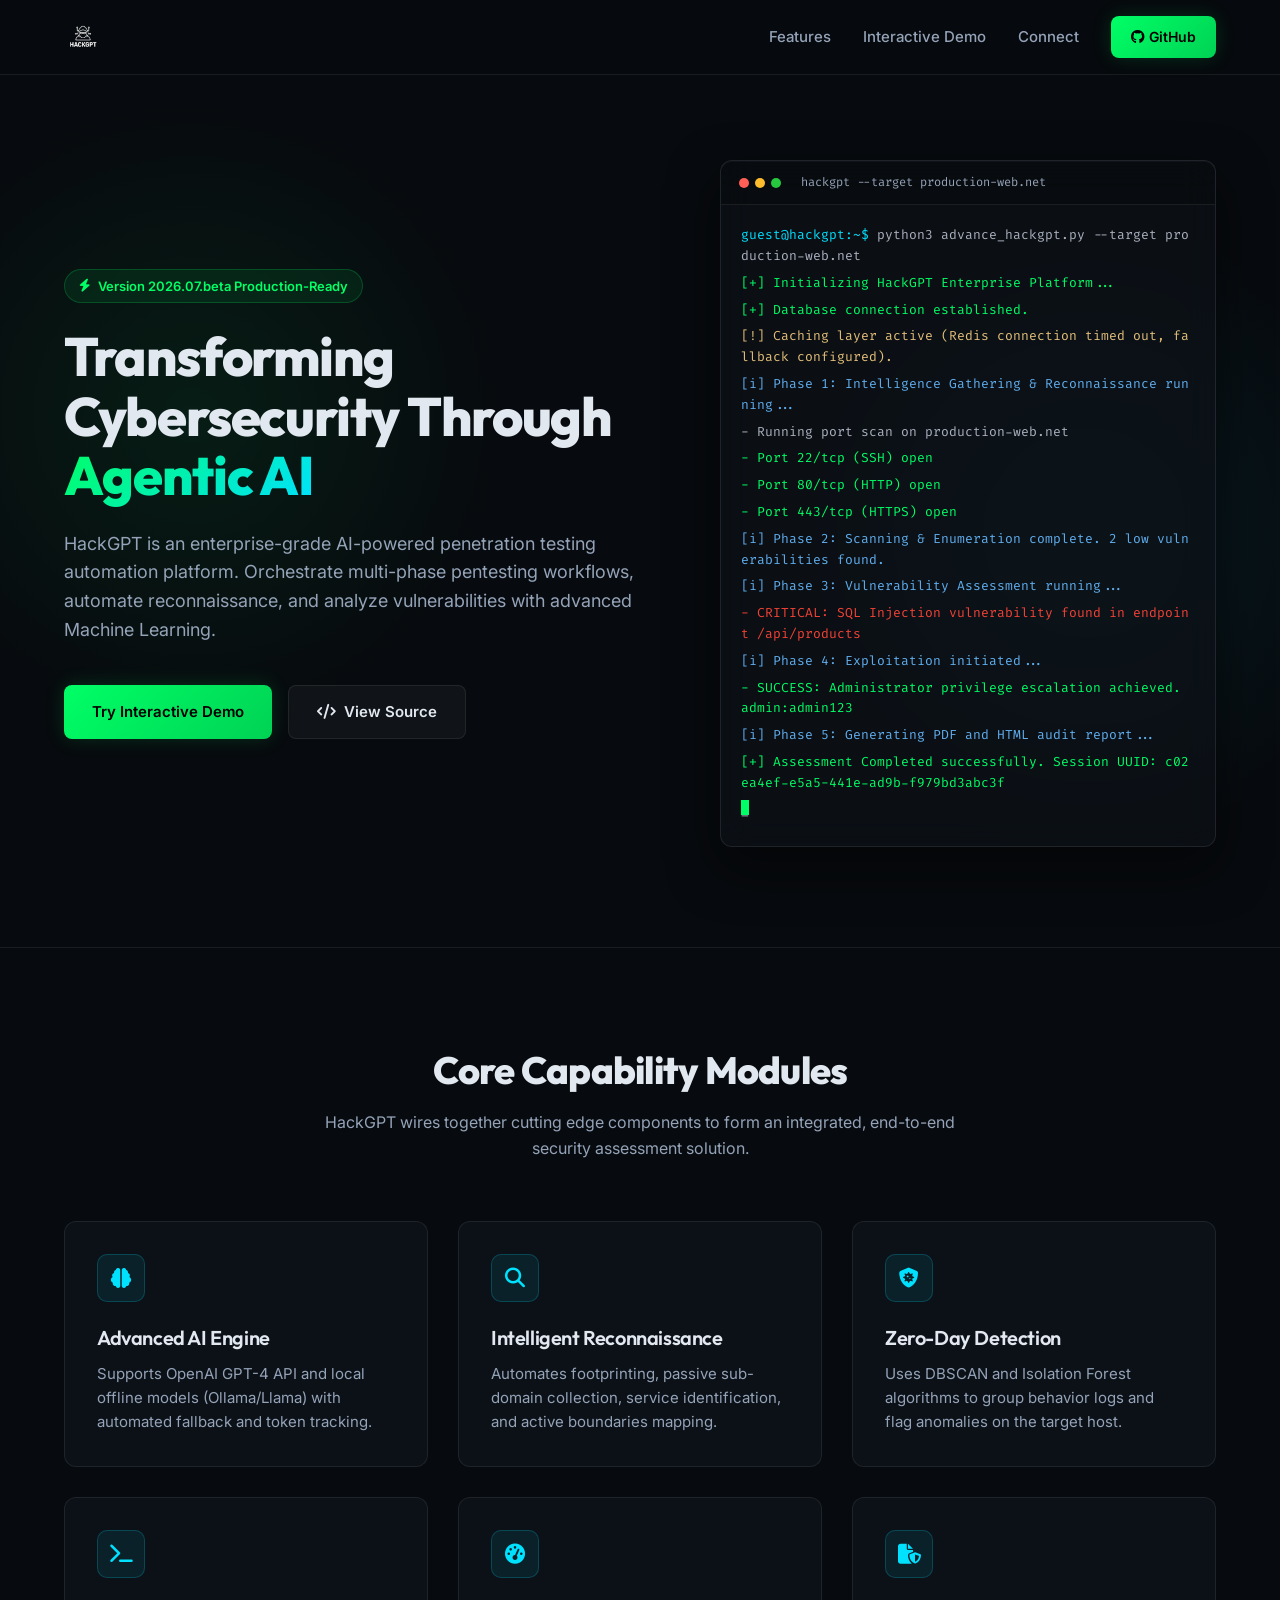
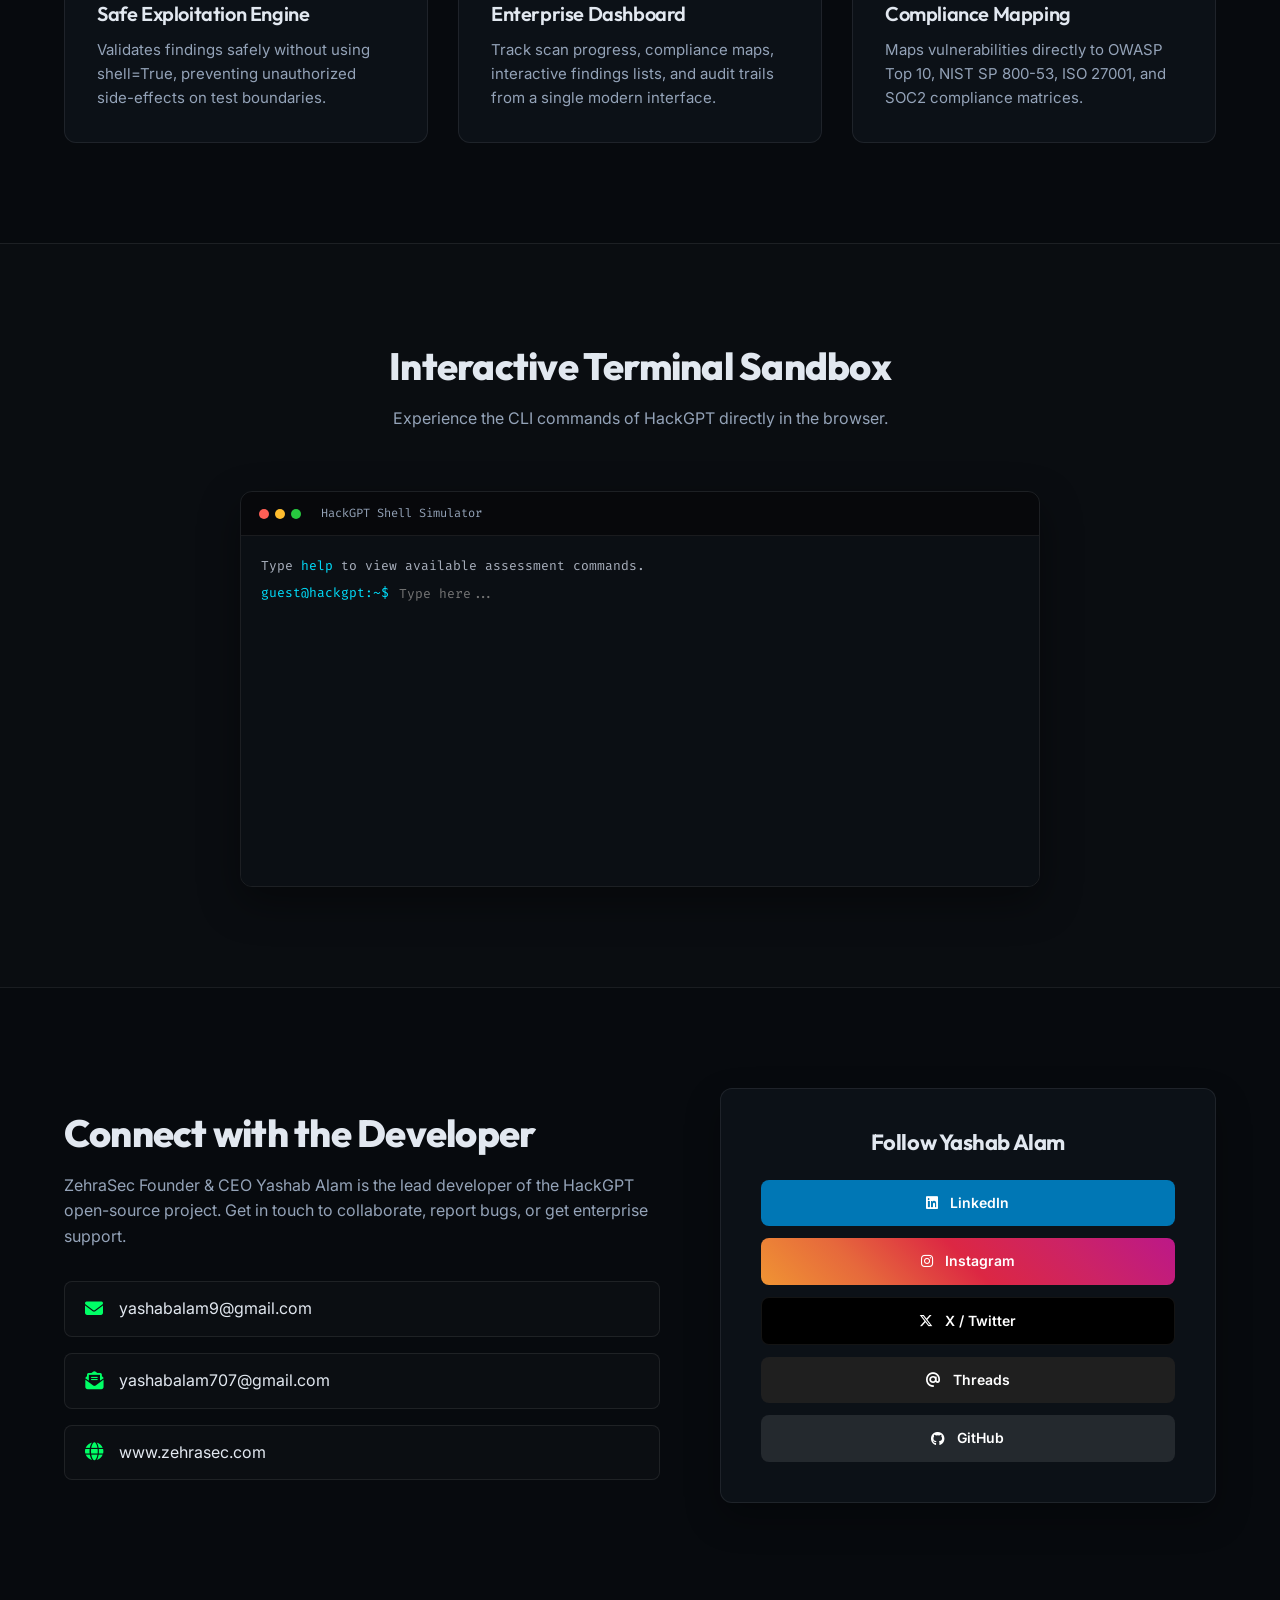
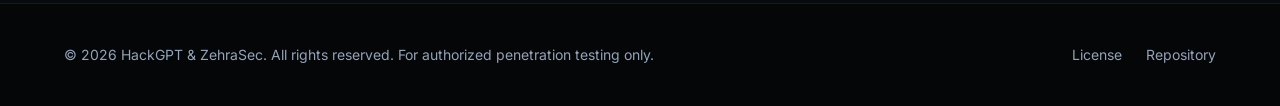
==== website/index.html @ b82244e0 "feat: release version 2026.07.beta with unified codebase, enterprise web dashboard, and website" ====
<!DOCTYPE html>
<html lang="en">
<head>
    <meta charset="UTF-8">
    <meta name="viewport" content="width=device-width, initial-scale=1.0">
    <title>HackGPT - Enterprise AI-Powered Penetration Testing Platform</title>
    <meta name="description" content="HackGPT is an enterprise-grade AI-powered penetration testing automation platform. Automate reconnaissance, scanning, assessment, and reporting with advanced AI.">
    <!-- Google Fonts -->
    <link rel="preconnect" href="https://fonts.googleapis.com">
    <link rel="preconnect" href="https://fonts.gstatic.com" crossorigin>
    <link href="https://fonts.googleapis.com/css2?family=Inter:wght@300;400;500;600;700&family=Outfit:wght@400;500;600;700;800;900&family=Fira+Code:wght@400;500&display=swap" rel="stylesheet">
    <!-- FontAwesome for Icons -->
    <link rel="stylesheet" href="https://cdnjs.cloudflare.com/ajax/libs/font-awesome/6.4.0/css/all.min.css">
    <!-- Custom CSS -->
    <link rel="stylesheet" href="style.css">
</head>
<body>
    <!-- Navigation Bar -->
    <header class="header">
        <div class="nav-container">
            <a href="#" class="logo">
                <img src="hackgpt-logo.png" alt="HackGPT Logo" class="nav-logo">
            </a>
            <button class="nav-toggle" id="navToggle" aria-label="Toggle menu">
                <i class="fa-solid fa-bars"></i>
            </button>
            <nav class="nav-menu" id="navMenu">
                <a href="#features" class="nav-link">Features</a>
                <a href="#demo" class="nav-link">Interactive Demo</a>
                <a href="#connect" class="nav-link">Connect</a>
                <a href="https://github.com/yashab-cyber/HackGPT" target="_blank" class="nav-btn"><i class="fa-brands fa-github"></i> GitHub</a>
            </nav>
        </div>
    </header>

    <!-- Hero Section -->
    <section class="hero">
        <div class="hero-glow-1"></div>
        <div class="hero-glow-2"></div>
        <div class="hero-container">
            <div class="hero-content">
                <span class="hero-badge"><i class="fa-solid fa-bolt"></i> Version 2026.07.beta Production-Ready</span>
                <h1 class="hero-title">Transforming Cybersecurity Through <span class="gradient-text">Agentic AI</span></h1>
                <p class="hero-description">HackGPT is an enterprise-grade AI-powered penetration testing automation platform. Orchestrate multi-phase pentesting workflows, automate reconnaissance, and analyze vulnerabilities with advanced Machine Learning.</p>
                <div class="hero-actions">
                    <a href="#demo" class="btn btn-primary">Try Interactive Demo</a>
                    <a href="https://github.com/yashab-cyber/HackGPT" target="_blank" class="btn btn-secondary"><i class="fa-solid fa-code"></i> View Source</a>
                </div>
            </div>
            
            <div class="hero-visual">
                <!-- Glowing Glassmorphic Card containing Simulated Terminal -->
                <div class="terminal-card">
                    <div class="terminal-header">
                        <div class="terminal-dots">
                            <span class="dot dot-red"></span>
                            <span class="dot dot-yellow"></span>
                            <span class="dot dot-green"></span>
                        </div>
                        <div class="terminal-title">hackgpt --target production-web.net</div>
                    </div>
                    <div class="terminal-body" id="heroTerminal">
                        <div class="line"><span class="t-cyan">guest@hackgpt:~$</span> python3 advance_hackgpt.py --target production-web.net</div>
                        <div class="line t-green">[+] Initializing HackGPT Enterprise Platform...</div>
                        <div class="line t-green">[+] Database connection established.</div>
                        <div class="line t-yellow">[!] Caching layer active (Redis connection timed out, fallback configured).</div>
                        <div class="line t-blue">[i] Phase 1: Intelligence Gathering & Reconnaissance running...</div>
                        <div class="line">    - Running port scan on production-web.net</div>
                        <div class="line t-green">    - Port 22/tcp (SSH) open</div>
                        <div class="line t-green">    - Port 80/tcp (HTTP) open</div>
                        <div class="line t-green">    - Port 443/tcp (HTTPS) open</div>
                        <div class="line t-blue">[i] Phase 2: Scanning & Enumeration complete. 2 low vulnerabilities found.</div>
                        <div class="line t-blue">[i] Phase 3: Vulnerability Assessment running...</div>
                        <div class="line t-red">    - CRITICAL: SQL Injection vulnerability found in endpoint /api/products</div>
                        <div class="line t-blue">[i] Phase 4: Exploitation initiated...</div>
                        <div class="line t-green">    - SUCCESS: Administrator privilege escalation achieved. admin:admin123</div>
                        <div class="line t-blue">[i] Phase 5: Generating PDF and HTML audit report...</div>
                        <div class="line t-green">[+] Assessment Completed successfully. Session UUID: c02ea4ef-e5a5-441e-ad9b-f979bd3abc3f</div>
                        <div class="line"><span class="cursor">_</span></div>
                    </div>
                </div>
            </div>
        </div>
    </section>

    <!-- Features Section -->
    <section id="features" class="features">
        <div class="container">
            <div class="section-header">
                <h2 class="section-title">Core Capability Modules</h2>
                <p class="section-subtitle">HackGPT wires together cutting edge components to form an integrated, end-to-end security assessment solution.</p>
            </div>
            
            <div class="features-grid">
                <!-- Card 1 -->
                <div class="feature-card">
                    <div class="feature-icon"><i class="fa-solid fa-brain"></i></div>
                    <h3 class="feature-title">Advanced AI Engine</h3>
                    <p class="feature-description">Supports OpenAI GPT-4 API and local offline models (Ollama/Llama) with automated fallback and token tracking.</p>
                </div>
                <!-- Card 2 -->
                <div class="feature-card">
                    <div class="feature-icon"><i class="fa-solid fa-magnifying-glass"></i></div>
                    <h3 class="feature-title">Intelligent Reconnaissance</h3>
                    <p class="feature-description">Automates footprinting, passive sub-domain collection, service identification, and active boundaries mapping.</p>
                </div>
                <!-- Card 3 -->
                <div class="feature-card">
                    <div class="feature-icon"><i class="fa-solid fa-shield-virus"></i></div>
                    <h3 class="feature-title">Zero-Day Detection</h3>
                    <p class="feature-description">Uses DBSCAN and Isolation Forest algorithms to group behavior logs and flag anomalies on the target host.</p>
                </div>
                <!-- Card 4 -->
                <div class="feature-card">
                    <div class="feature-icon"><i class="fa-solid fa-terminal"></i></div>
                    <h3 class="feature-title">Safe Exploitation Engine</h3>
                    <p class="feature-description">Validates findings safely without using shell=True, preventing unauthorized side-effects on test boundaries.</p>
                </div>
                <!-- Card 5 -->
                <div class="feature-card">
                    <div class="feature-icon"><i class="fa-solid fa-gauge-high"></i></div>
                    <h3 class="feature-title">Enterprise Dashboard</h3>
                    <p class="feature-description">Track scan progress, compliance maps, interactive findings lists, and audit trails from a single modern interface.</p>
                </div>
                <!-- Card 6 -->
                <div class="feature-card">
                    <div class="feature-icon"><i class="fa-solid fa-file-shield"></i></div>
                    <h3 class="feature-title">Compliance Mapping</h3>
                    <p class="feature-description">Maps vulnerabilities directly to OWASP Top 10, NIST SP 800-53, ISO 27001, and SOC2 compliance matrices.</p>
                </div>
            </div>
        </div>
    </section>

    <!-- Interactive Terminal Demo Section -->
    <section id="demo" class="demo-section">
        <div class="container">
            <div class="section-header">
                <h2 class="section-title">Interactive Terminal Sandbox</h2>
                <p class="section-subtitle">Experience the CLI commands of HackGPT directly in the browser.</p>
            </div>
            
            <div class="interactive-terminal">
                <div class="terminal-header">
                    <div class="terminal-dots">
                        <span class="dot dot-red"></span>
                        <span class="dot dot-yellow"></span>
                        <span class="dot dot-green"></span>
                    </div>
                    <div class="terminal-title">HackGPT Shell Simulator</div>
                </div>
                <div class="terminal-body" id="interactiveTerminal">
                    <div class="line">Type <span class="t-cyan">help</span> to view available assessment commands.</div>
                    <div class="terminal-input-line">
                        <span class="t-cyan">guest@hackgpt:~$</span>
                        <input type="text" id="terminalInput" autofocus autocomplete="off" placeholder="Type here...">
                    </div>
                </div>
            </div>
        </div>
    </section>

    <!-- Connect Section -->
    <section id="connect" class="connect-section">
        <div class="container">
            <div class="connect-container">
                <div class="connect-content">
                    <h2>Connect with the Developer</h2>
                    <p>ZehraSec Founder & CEO Yashab Alam is the lead developer of the HackGPT open-source project. Get in touch to collaborate, report bugs, or get enterprise support.</p>
                    
                    <div class="contact-methods">
                        <a href="mailto:yashabalam9@gmail.com" class="contact-item">
                            <i class="fa-solid fa-envelope"></i>
                            <span>yashabalam9@gmail.com</span>
                        </a>
                        <a href="mailto:yashabalam707@gmail.com" class="contact-item">
                            <i class="fa-solid fa-envelope-open-text"></i>
                            <span>yashabalam707@gmail.com</span>
                        </a>
                        <a href="https://www.zehrasec.com" target="_blank" class="contact-item">
                            <i class="fa-solid fa-globe"></i>
                            <span>www.zehrasec.com</span>
                        </a>
                    </div>
                </div>
                
                <div class="social-links-card">
                    <h3>Follow Yashab Alam</h3>
                    <div class="social-grid">
                        <a href="https://www.linkedin.com/in/yashab-alam" target="_blank" class="social-btn linkedin">
                            <i class="fa-brands fa-linkedin"></i> LinkedIn
                        </a>
                        <a href="https://www.instagram.com/yashabcyber" target="_blank" class="social-btn instagram">
                            <i class="fa-brands fa-instagram"></i> Instagram
                        </a>
                        <a href="https://x.com/Yashab_cyber" target="_blank" class="social-btn twitter">
                            <i class="fa-brands fa-x-twitter"></i> X / Twitter
                        </a>
                        <a href="https://www.threads.com/@yashabcyber" target="_blank" class="social-btn threads">
                            <i class="fa-solid fa-at"></i> Threads
                        </a>
                        <a href="https://github.com/yashab-cyber" target="_blank" class="social-btn github">
                            <i class="fa-brands fa-github"></i> GitHub
                        </a>
                    </div>
                </div>
            </div>
        </div>
    </section>

    <!-- Footer -->
    <footer class="footer">
        <div class="container">
            <div class="footer-bottom">
                <p>&copy; 2026 HackGPT & ZehraSec. All rights reserved. For authorized penetration testing only.</p>
                <div class="footer-links">
                    <a href="https://github.com/yashab-cyber/HackGPT/blob/main/LICENSE" target="_blank">License</a>
                    <a href="https://github.com/yashab-cyber/HackGPT" target="_blank">Repository</a>
                </div>
            </div>
        </div>
    </footer>

    <!-- Custom Javascript -->
    <script src="main.js"></script>
</body>
</html>
---- website/style.css ----
/* Custom CSS for HackGPT Landing Page */

:root {
    --color-bg: #070a0e;
    --color-bg-card: rgba(16, 22, 30, 0.65);
    --color-primary: #00ff66;
    --color-primary-glow: rgba(0, 255, 102, 0.15);
    --color-info: #00e1ff;
    --color-info-glow: rgba(0, 225, 255, 0.15);
    --color-text: #e2e8f0;
    --color-text-muted: #94a3b8;
    --color-border: rgba(255, 255, 255, 0.08);
    --color-border-glow: rgba(0, 255, 102, 0.3);
    --font-heading: 'Outfit', 'Inter', sans-serif;
    --font-body: 'Inter', sans-serif;
    --font-mono: 'Fira Code', monospace;
    --glow-primary: 0 0 20px var(--color-primary-glow);
    --glow-info: 0 0 20px var(--color-info-glow);
    --transition: all 0.3s cubic-bezier(0.4, 0, 0.2, 1);
}

* {
    box-sizing: border-box;
    margin: 0;
    padding: 0;
}

html {
    scroll-behavior: smooth;
}

body {
    background-color: var(--color-bg);
    color: var(--color-text);
    font-family: var(--font-body);
    line-height: 1.6;
    overflow-x: hidden;
}

.container {
    max-width: 1200px;
    margin: 0 auto;
    padding: 0 24px;
}

/* Typography */
h1, h2, h3, h4, h5, h6 {
    font-family: var(--font-heading);
    font-weight: 700;
    letter-spacing: -0.02em;
    line-height: 1.2;
}

a {
    color: inherit;
    text-decoration: none;
    transition: var(--transition);
}

/* Gradients & Utilities */
.gradient-text {
    background: linear-gradient(135deg, var(--color-primary) 0%, var(--color-info) 100%);
    -webkit-background-clip: text;
    -webkit-text-fill-color: transparent;
}

/* Navigation Header */
.header {
    position: fixed;
    top: 0;
    left: 0;
    right: 0;
    z-index: 1000;
    background: rgba(7, 10, 14, 0.75);
    backdrop-filter: blur(12px);
    border-bottom: 1px solid var(--color-border);
    padding: 16px 0;
    transition: var(--transition);
}

.nav-container {
    max-width: 1200px;
    margin: 0 auto;
    padding: 0 24px;
    display: flex;
    align-items: center;
    justify-content: space-between;
}

.logo {
    display: flex;
    align-items: center;
}

.nav-logo {
    max-height: 38px;
    object-fit: contain;
}

.nav-toggle {
    display: none;
    background: none;
    border: none;
    color: var(--color-text);
    font-size: 24px;
    cursor: pointer;
}

.nav-menu {
    display: flex;
    align-items: center;
    gap: 32px;
}

.nav-link {
    font-size: 15px;
    font-weight: 500;
    color: var(--color-text-muted);
}

.nav-link:hover, .nav-link.active {
    color: var(--color-primary);
    text-shadow: 0 0 10px rgba(0, 255, 102, 0.4);
}

.nav-btn {
    background: linear-gradient(135deg, var(--color-primary) 0%, #00d254 100%);
    color: #000;
    font-weight: 600;
    padding: 10px 20px;
    border-radius: 8px;
    font-size: 14px;
    box-shadow: var(--glow-primary);
}

.nav-btn:hover {
    transform: translateY(-2px);
    box-shadow: 0 0 25px rgba(0, 255, 102, 0.4);
    color: #000;
}

/* Hero Section */
.hero {
    position: relative;
    padding: 160px 0 100px 0;
    min-height: 90vh;
    display: flex;
    align-items: center;
}

/* Glow Background Spots */
.hero-glow-1 {
    position: absolute;
    top: 10%;
    left: -10%;
    width: 50vw;
    height: 50vw;
    background: radial-gradient(circle, rgba(0, 255, 102, 0.08) 0%, transparent 70%);
    z-index: 0;
    pointer-events: none;
}

.hero-glow-2 {
    position: absolute;
    bottom: 10%;
    right: -10%;
    width: 50vw;
    height: 50vw;
    background: radial-gradient(circle, rgba(0, 225, 255, 0.08) 0%, transparent 70%);
    z-index: 0;
    pointer-events: none;
}

.hero-container {
    max-width: 1200px;
    margin: 0 auto;
    padding: 0 24px;
    display: grid;
    grid-template-columns: 1.2fr 1fr;
    gap: 60px;
    align-items: center;
    position: relative;
    z-index: 1;
}

.hero-badge {
    display: inline-flex;
    align-items: center;
    gap: 8px;
    background: rgba(0, 255, 102, 0.08);
    border: 1px solid rgba(0, 255, 102, 0.2);
    color: var(--color-primary);
    padding: 6px 14px;
    border-radius: 100px;
    font-size: 13px;
    font-weight: 600;
    margin-bottom: 24px;
}

.hero-title {
    font-size: 54px;
    font-weight: 800;
    margin-bottom: 24px;
    line-height: 1.1;
}

.hero-description {
    font-size: 18px;
    color: var(--color-text-muted);
    margin-bottom: 40px;
    max-width: 580px;
}

.hero-actions {
    display: flex;
    gap: 16px;
}

.btn {
    display: inline-flex;
    align-items: center;
    gap: 8px;
    padding: 14px 28px;
    border-radius: 8px;
    font-weight: 600;
    font-size: 15px;
    transition: var(--transition);
    cursor: pointer;
}

.btn-primary {
    background: linear-gradient(135deg, var(--color-primary) 0%, #00d254 100%);
    color: #000;
    box-shadow: var(--glow-primary);
}

.btn-primary:hover {
    transform: translateY(-2px);
    box-shadow: 0 0 25px rgba(0, 255, 102, 0.45);
}

.btn-secondary {
    background: rgba(255, 255, 255, 0.04);
    border: 1px solid var(--color-border);
    color: var(--color-text);
}

.btn-secondary:hover {
    background: rgba(255, 255, 255, 0.08);
    border-color: rgba(255, 255, 255, 0.2);
    transform: translateY(-2px);
}

/* Glassmorphic Terminal Card */
.terminal-card {
    background: var(--color-bg-card);
    border: 1px solid var(--color-border);
    border-radius: 12px;
    overflow: hidden;
    backdrop-filter: blur(16px);
    box-shadow: 0 20px 50px rgba(0, 0, 0, 0.5), inset 0 1px 0 rgba(255, 255, 255, 0.05);
    transition: var(--transition);
}

.terminal-card:hover {
    border-color: var(--color-border-glow);
    box-shadow: 0 20px 50px rgba(0, 0, 0, 0.5), 0 0 30px rgba(0, 255, 102, 0.08);
}

.terminal-header {
    background: rgba(0, 0, 0, 0.35);
    padding: 12px 18px;
    border-bottom: 1px solid var(--color-border);
    display: flex;
    align-items: center;
}

.terminal-dots {
    display: flex;
    gap: 6px;
    margin-right: 20px;
}

.dot {
    width: 10px;
    height: 10px;
    border-radius: 50%;
}

.dot-red { background-color: #ff5f56; }
.dot-yellow { background-color: #ffbd2e; }
.dot-green { background-color: #27c93f; }

.terminal-title {
    font-family: var(--font-mono);
    font-size: 12px;
    color: var(--color-text-muted);
}

.terminal-body {
    padding: 20px;
    font-family: var(--font-mono);
    font-size: 13px;
    line-height: 1.6;
    color: #abb2bf;
    background: rgba(0, 0, 0, 0.15);
}

.line {
    margin-bottom: 6px;
    word-break: break-all;
}

.t-cyan { color: var(--color-info); }
.t-green { color: var(--color-primary); }
.t-yellow { color: #e5c07b; }
.t-blue { color: #61afef; }
.t-red { color: #f44336; }

.cursor {
    display: inline-block;
    width: 8px;
    height: 15px;
    background: var(--color-primary);
    animation: blink 1s step-end infinite;
}

@keyframes blink {
    50% { opacity: 0; }
}

/* Features Section */
.features {
    padding: 100px 0;
    position: relative;
    border-top: 1px solid var(--color-border);
}

.section-header {
    text-align: center;
    max-width: 650px;
    margin: 0 auto 60px auto;
}

.section-title {
    font-size: 38px;
    font-weight: 800;
    margin-bottom: 16px;
}

.section-subtitle {
    font-size: 16px;
    color: var(--color-text-muted);
}

.features-grid {
    display: grid;
    grid-template-columns: repeat(auto-fit, minmax(320px, 1fr));
    gap: 30px;
}

.feature-card {
    background: var(--color-bg-card);
    border: 1px solid var(--color-border);
    border-radius: 12px;
    padding: 32px;
    backdrop-filter: blur(12px);
    transition: var(--transition);
}

.feature-card:hover {
    border-color: rgba(0, 225, 255, 0.25);
    transform: translateY(-5px);
    box-shadow: 0 10px 30px rgba(0, 225, 255, 0.05);
}

.feature-icon {
    width: 48px;
    height: 48px;
    border-radius: 10px;
    background: rgba(0, 225, 255, 0.08);
    border: 1px solid rgba(0, 225, 255, 0.2);
    color: var(--color-info);
    display: flex;
    align-items: center;
    justify-content: center;
    font-size: 20px;
    margin-bottom: 24px;
    transition: var(--transition);
}

.feature-card:hover .feature-icon {
    background: var(--color-info);
    color: #000;
    box-shadow: var(--glow-info);
}

.feature-title {
    font-size: 20px;
    font-weight: 600;
    margin-bottom: 12px;
}

.feature-description {
    font-size: 15px;
    color: var(--color-text-muted);
}

/* Interactive Demo Sandbox */
.demo-section {
    padding: 100px 0;
    background: rgba(255, 255, 255, 0.01);
    border-top: 1px solid var(--color-border);
}

.interactive-terminal {
    max-width: 800px;
    margin: 0 auto;
    border: 1px solid var(--color-border);
    border-radius: 12px;
    overflow: hidden;
    box-shadow: 0 15px 40px rgba(0, 0, 0, 0.4);
}

.interactive-terminal .terminal-body {
    height: 350px;
    overflow-y: auto;
    background: #0b0f14;
}

.terminal-input-line {
    display: flex;
    align-items: center;
    gap: 10px;
}

#terminalInput {
    background: none;
    border: none;
    color: var(--color-text);
    font-family: var(--font-mono);
    font-size: 13px;
    width: 100%;
    outline: none;
}

/* Connect Section */
.connect-section {
    padding: 100px 0;
    border-top: 1px solid var(--color-border);
}

.connect-container {
    display: grid;
    grid-template-columns: 1.2fr 1fr;
    gap: 60px;
    align-items: center;
}

.connect-content h2 {
    font-size: 38px;
    font-weight: 800;
    margin-bottom: 16px;
}

.connect-content p {
    color: var(--color-text-muted);
    font-size: 16px;
    margin-bottom: 32px;
}

.contact-methods {
    display: flex;
    flex-direction: column;
    gap: 16px;
}

.contact-item {
    display: flex;
    align-items: center;
    gap: 16px;
    background: rgba(255, 255, 255, 0.02);
    border: 1px solid var(--color-border);
    padding: 14px 20px;
    border-radius: 8px;
}

.contact-item i {
    color: var(--color-primary);
    font-size: 18px;
}

.contact-item:hover {
    border-color: var(--color-primary);
    background: rgba(0, 255, 102, 0.03);
}

.social-links-card {
    background: var(--color-bg-card);
    border: 1px solid var(--color-border);
    border-radius: 12px;
    padding: 40px;
    backdrop-filter: blur(12px);
    box-shadow: 0 15px 35px rgba(0, 0, 0, 0.3);
}

.social-links-card h3 {
    font-size: 22px;
    font-weight: 700;
    margin-bottom: 24px;
    text-align: center;
}

.social-grid {
    display: flex;
    flex-direction: column;
    gap: 12px;
}

.social-btn {
    display: flex;
    align-items: center;
    justify-content: center;
    gap: 12px;
    padding: 12px;
    border-radius: 8px;
    font-weight: 600;
    font-size: 14px;
    color: #fff;
    cursor: pointer;
}

.social-btn.linkedin { background: #0077b5; }
.social-btn.instagram { background: linear-gradient(45deg, #f09433 0%, #e6683c 25%, #dc2743 50%, #cc2366 75%, #bc1888 100%); }
.social-btn.twitter { background: #000000; border: 1px solid var(--color-border); }
.social-btn.threads { background: #1f1f1f; }
.social-btn.github { background: #24292e; }

.social-btn:hover {
    transform: translateY(-2px);
    filter: brightness(1.15);
    box-shadow: 0 5px 15px rgba(0, 0, 0, 0.2);
}

/* Footer */
.footer {
    background: #040608;
    padding: 40px 0;
    border-top: 1px solid var(--color-border);
    font-size: 14px;
    color: var(--color-text-muted);
}

.footer-bottom {
    display: flex;
    justify-content: space-between;
    align-items: center;
    gap: 20px;
}

.footer-links {
    display: flex;
    gap: 24px;
}

.footer-links a:hover {
    color: var(--color-primary);
}

/* Responsive Queries */
@media (max-width: 992px) {
    .hero-container {
        grid-template-columns: 1fr;
        text-align: center;
        gap: 40px;
    }
    
    .hero-description {
        margin-left: auto;
        margin-right: auto;
    }
    
    .hero-actions {
        justify-content: center;
    }
    
    .connect-container {
        grid-template-columns: 1fr;
        gap: 40px;
    }
}

@media (max-width: 768px) {
    .nav-toggle {
        display: block;
    }
    
    .nav-menu {
        display: none;
        position: absolute;
        top: 100%;
        left: 0;
        right: 0;
        background: var(--color-bg);
        border-bottom: 1px solid var(--color-border);
        flex-direction: column;
        padding: 24px;
        gap: 20px;
    }
    
    .nav-menu.active {
        display: flex;
    }
    
    .hero-title {
        font-size: 42px;
    }
    
    .footer-bottom {
        flex-direction: column;
        text-align: center;
    }
}
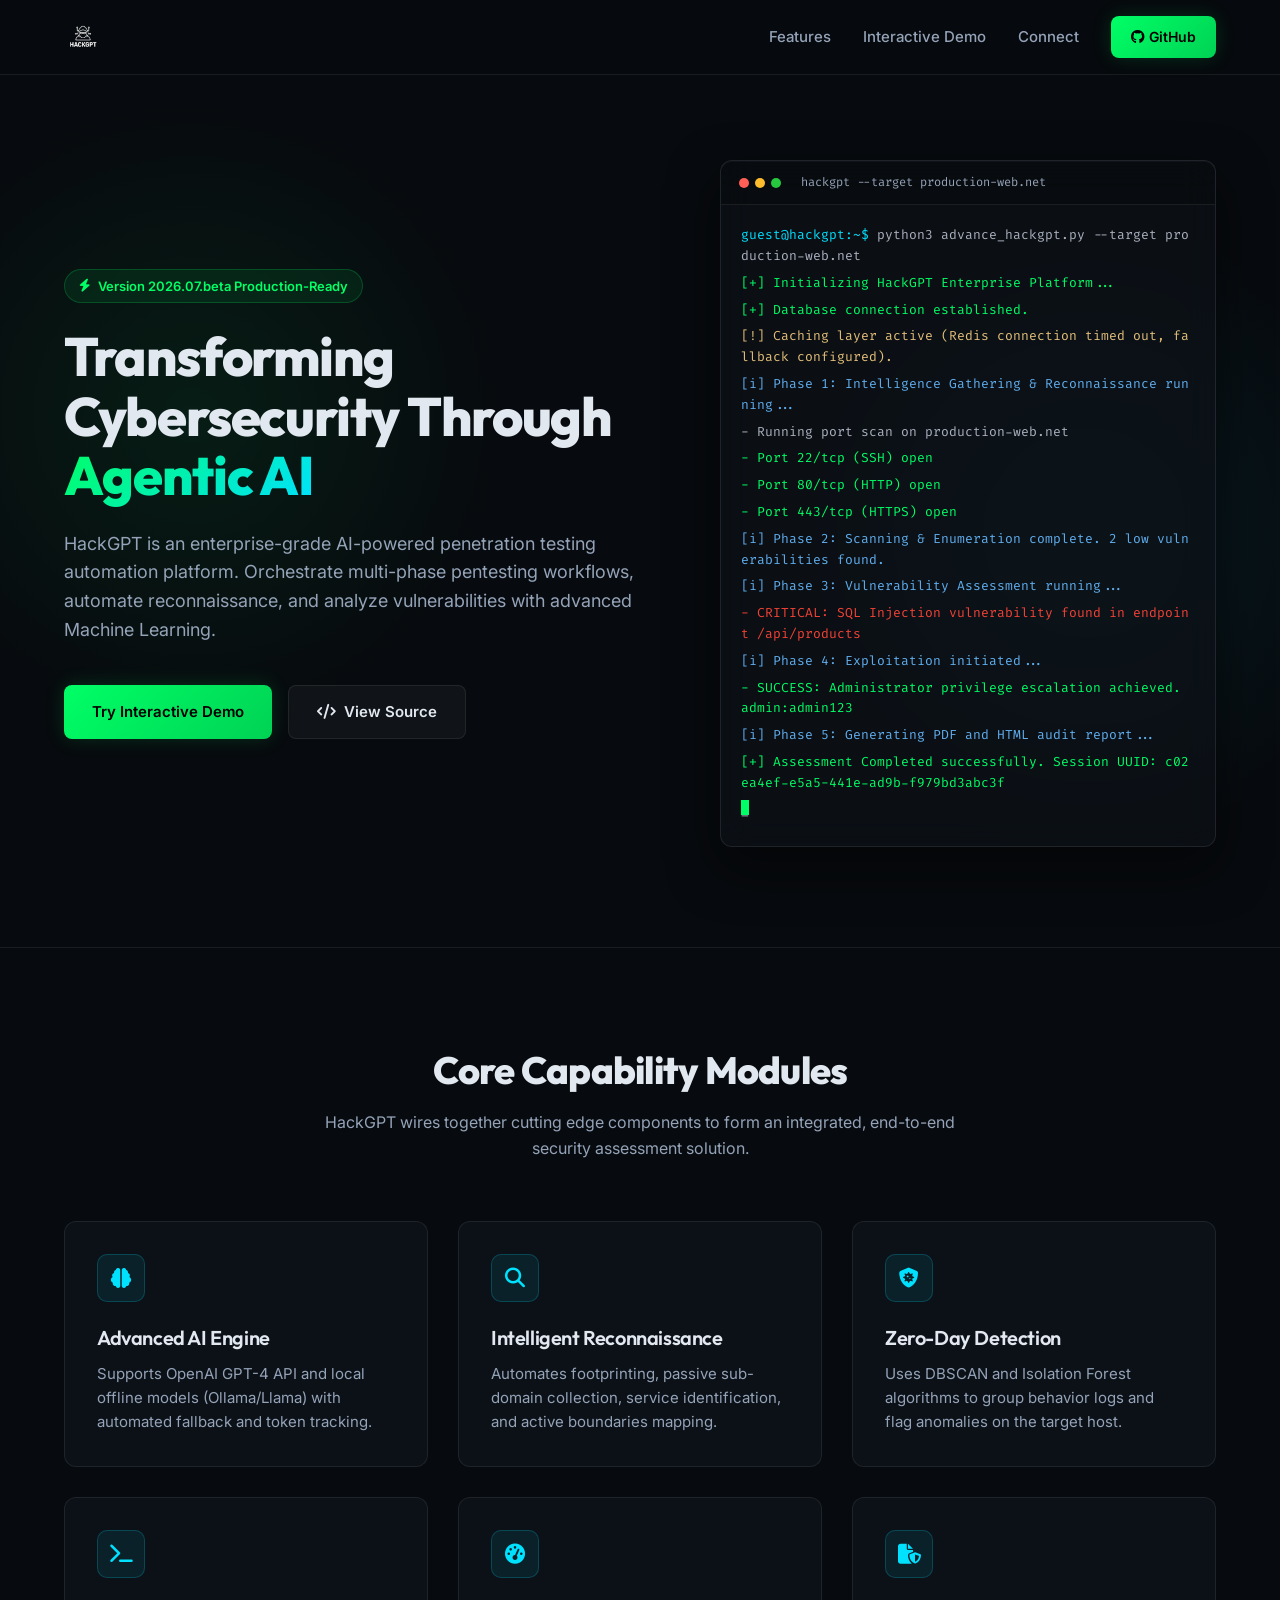
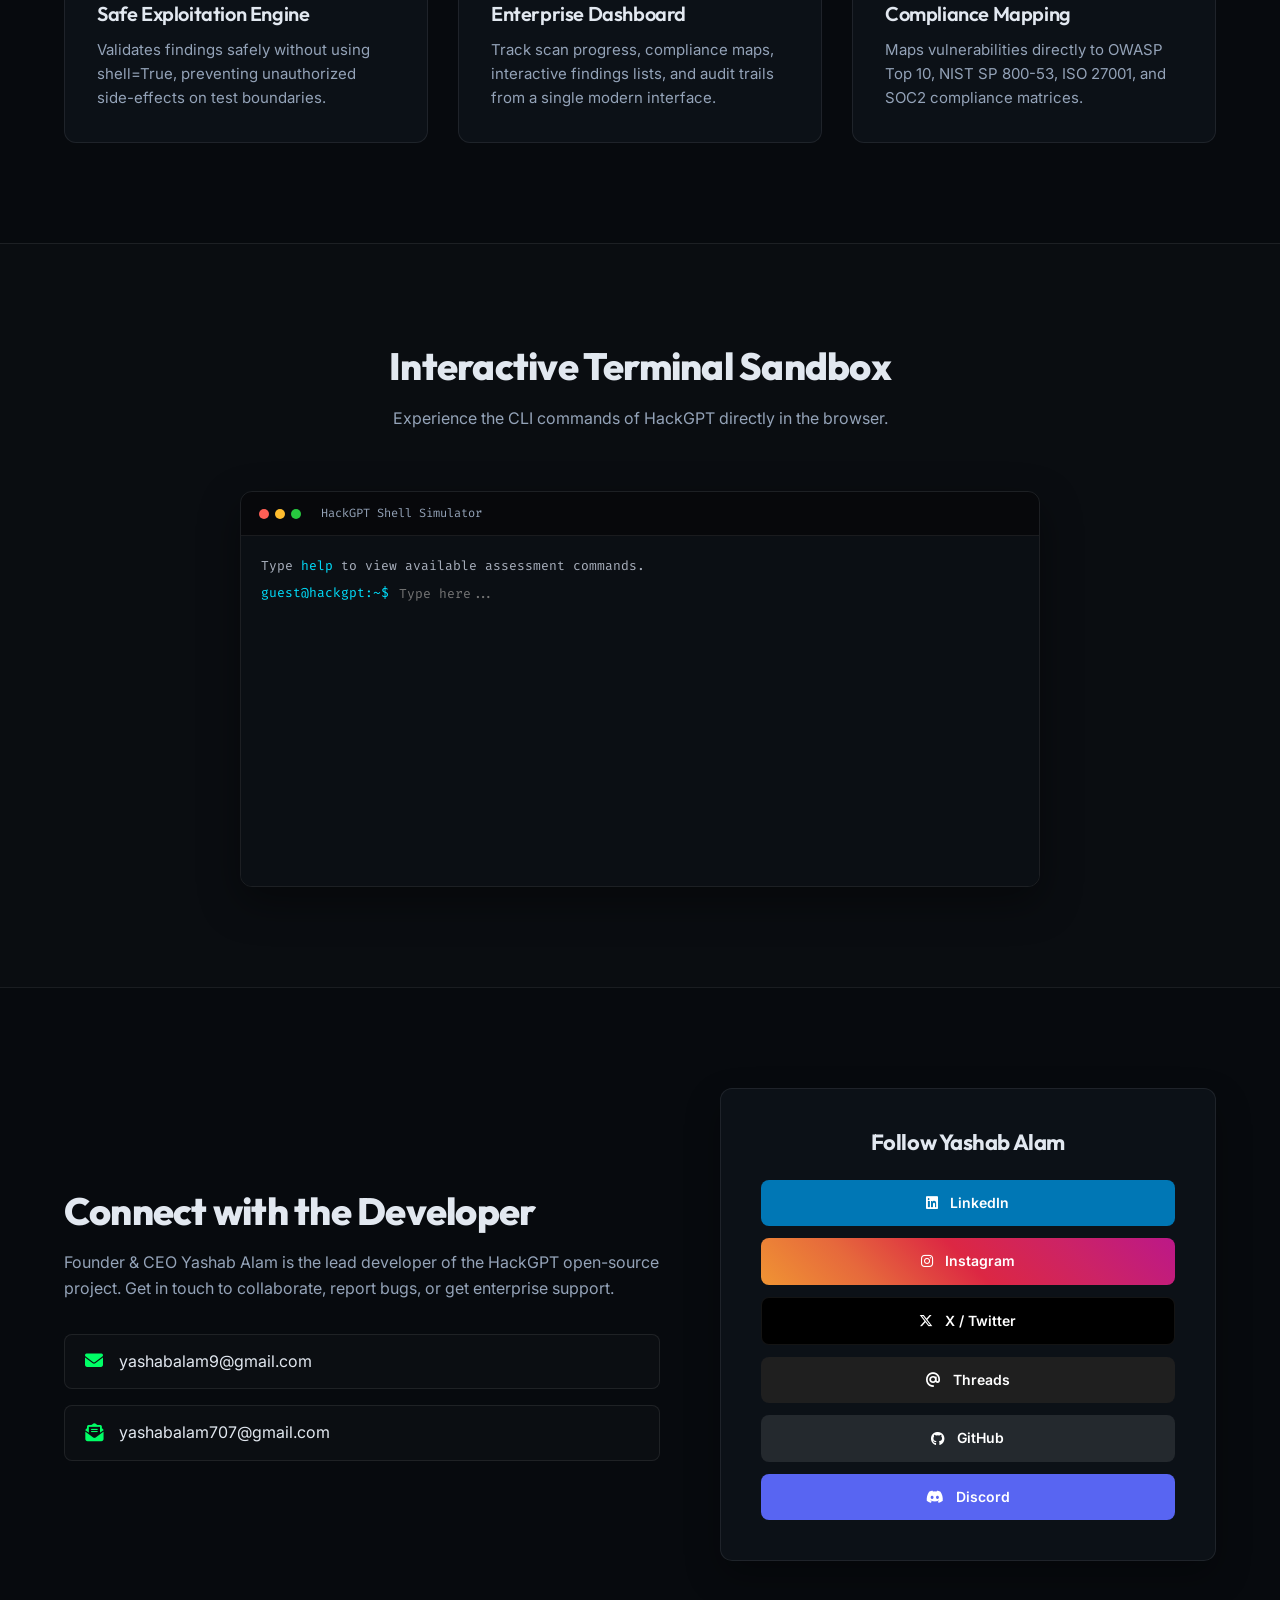
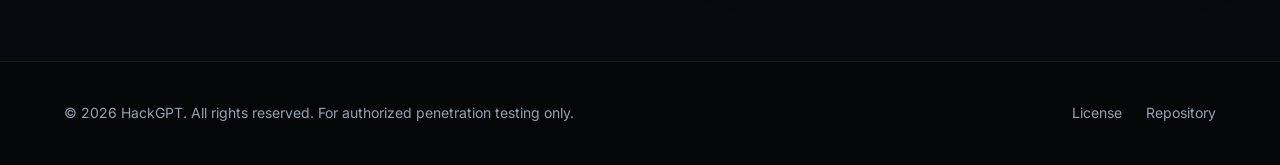
==== commit ecdbd3b7: "docs: add Discord support and discussion link" ====
--- a/website/index.html
+++ b/website/index.html
@@ -166,7 +166,7 @@
             <div class="connect-container">
                 <div class="connect-content">
                     <h2>Connect with the Developer</h2>
-                    <p>ZehraSec Founder & CEO Yashab Alam is the lead developer of the HackGPT open-source project. Get in touch to collaborate, report bugs, or get enterprise support.</p>
+                    <p>Founder & CEO Yashab Alam is the lead developer of the HackGPT open-source project. Get in touch to collaborate, report bugs, or get enterprise support.</p>
                     
                     <div class="contact-methods">
                         <a href="mailto:yashabalam9@gmail.com" class="contact-item">
@@ -177,10 +177,7 @@
                             <i class="fa-solid fa-envelope-open-text"></i>
                             <span>yashabalam707@gmail.com</span>
                         </a>
-                        <a href="https://www.zehrasec.com" target="_blank" class="contact-item">
-                            <i class="fa-solid fa-globe"></i>
-                            <span>www.zehrasec.com</span>
-                        </a>
+
                     </div>
                 </div>
                 
@@ -202,6 +199,9 @@
                         <a href="https://github.com/yashab-cyber" target="_blank" class="social-btn github">
                             <i class="fa-brands fa-github"></i> GitHub
                         </a>
+                        <a href="https://discord.gg/eXPjM3Hxwb" target="_blank" class="social-btn discord">
+                            <i class="fa-brands fa-discord"></i> Discord
+                        </a>
                     </div>
                 </div>
             </div>
@@ -212,7 +212,7 @@
     <footer class="footer">
         <div class="container">
             <div class="footer-bottom">
-                <p>&copy; 2026 HackGPT & ZehraSec. All rights reserved. For authorized penetration testing only.</p>
+                <p>&copy; 2026 HackGPT. All rights reserved. For authorized penetration testing only.</p>
                 <div class="footer-links">
                     <a href="https://github.com/yashab-cyber/HackGPT/blob/main/LICENSE" target="_blank">License</a>
                     <a href="https://github.com/yashab-cyber/HackGPT" target="_blank">Repository</a>
--- a/website/style.css
+++ b/website/style.css
@@ -535,6 +535,7 @@
 .social-btn.twitter { background: #000000; border: 1px solid var(--color-border); }
 .social-btn.threads { background: #1f1f1f; }
 .social-btn.github { background: #24292e; }
+.social-btn.discord { background: #5865F2; }
 
 .social-btn:hover {
     transform: translateY(-2px);
